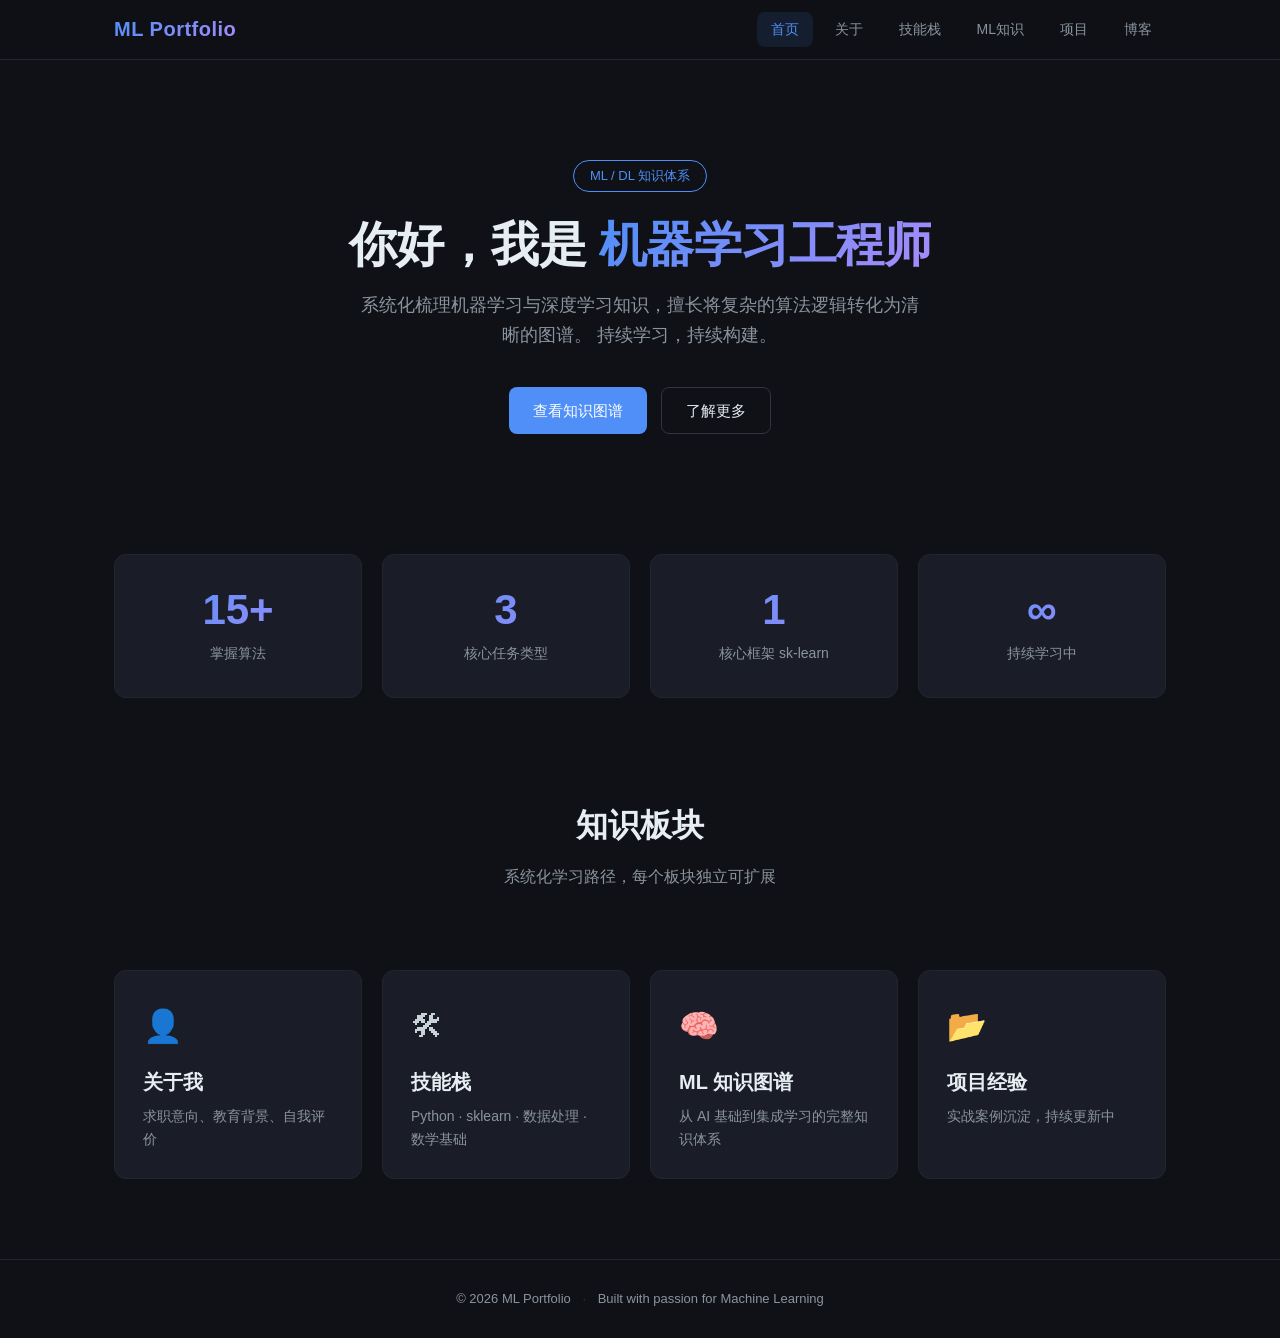
==== website/index.html @ 55579a47 "初始化 ML Portfolio 网站 纯静态个人作品集网站，深色主题，包含首页、关于、技能栈、ML知识图谱、项目经验、博客等6个页面，以及学习笔记源文件。" ====
<!DOCTYPE html>
<html lang="zh-CN">
<head>
  <meta charset="UTF-8">
  <meta name="viewport" content="width=device-width, initial-scale=1.0">
  <title>ML 知识图谱 — 机器学习工程师</title>
  <meta name="description" content="机器学习工程师个人作品集 — 系统化 ML/DL 知识体系">
  <link rel="stylesheet" href="css/style.css">
</head>
<body>

  <!-- 导航栏 -->
  <nav class="navbar">
    <div class="container">
      <a href="index.html" class="nav-logo">ML Portfolio</a>
      <div class="nav-links">
        <a href="index.html">首页</a>
        <a href="about.html">关于</a>
        <a href="skills.html">技能栈</a>
        <a href="ml-knowledge.html">ML知识</a>
        <a href="projects.html">项目</a>
        <a href="blog.html">博客</a>
      </div>
      <button class="nav-toggle" aria-label="菜单">
        <span></span><span></span><span></span>
      </button>
    </div>
  </nav>

  <!-- Hero -->
  <section class="hero">
    <div class="container">
      <span class="badge">ML / DL 知识体系</span>
      <h1>你好，我是 <span class="highlight">机器学习工程师</span></h1>
      <p class="subtitle">
        系统化梳理机器学习与深度学习知识，擅长将复杂的算法逻辑转化为清晰的图谱。
        持续学习，持续构建。
      </p>
      <div class="hero-actions">
        <a href="ml-knowledge.html" class="btn btn-primary">查看知识图谱</a>
        <a href="about.html" class="btn btn-outline">了解更多</a>
      </div>
    </div>
  </section>

  <!-- 亮点数字 -->
  <section class="container">
    <div class="stats-grid fade-in">
      <div class="card stat-card">
        <div class="stat-number">15+</div>
        <div class="stat-label">掌握算法</div>
      </div>
      <div class="card stat-card">
        <div class="stat-number">3</div>
        <div class="stat-label">核心任务类型</div>
      </div>
      <div class="card stat-card">
        <div class="stat-number">1</div>
        <div class="stat-label">核心框架 sk-learn</div>
      </div>
      <div class="card stat-card">
        <div class="stat-number">∞</div>
        <div class="stat-label">持续学习中</div>
      </div>
    </div>
  </section>

  <!-- 板块入口 -->
  <section class="container">
    <div class="section-header fade-in">
      <h2>知识板块</h2>
      <p>系统化学习路径，每个板块独立可扩展</p>
    </div>
    <div class="section-grid fade-in">
      <a href="about.html" class="card entry-card">
        <div class="icon">👤</div>
        <div class="card-title">关于我</div>
        <div class="card-desc">求职意向、教育背景、自我评价</div>
      </a>
      <a href="skills.html" class="card entry-card">
        <div class="icon">🛠</div>
        <div class="card-title">技能栈</div>
        <div class="card-desc">Python · sklearn · 数据处理 · 数学基础</div>
      </a>
      <a href="ml-knowledge.html" class="card entry-card">
        <div class="icon">🧠</div>
        <div class="card-title">ML 知识图谱</div>
        <div class="card-desc">从 AI 基础到集成学习的完整知识体系</div>
      </a>
      <a href="projects.html" class="card entry-card">
        <div class="icon">📂</div>
        <div class="card-title">项目经验</div>
        <div class="card-desc">实战案例沉淀，持续更新中</div>
      </a>
    </div>
  </section>

  <!-- 页脚 -->
  <footer class="footer">
    <div class="container">
      <p>&copy; 2026 ML Portfolio <span class="divider">·</span> Built with passion for Machine Learning</p>
    </div>
  </footer>

  <script src="js/main.js"></script>
</body>
</html>
---- website/css/style.css ----
/* ========================================
   ML 知识图谱 — 全局样式
   深色主题 · 简约大气
   ======================================== */

/* ---------- CSS Variables ---------- */
:root {
  --bg-primary: #0f1117;
  --bg-secondary: #161822;
  --bg-card: #1a1d27;
  --bg-card-hover: #1e2130;
  --bg-code: #0d1117;

  --text-primary: #e6edf3;
  --text-body: #c9d1d9;
  --text-muted: #8b949e;

  --accent: #4f8ff7;
  --accent-light: #7aafff;
  --accent-gradient: linear-gradient(135deg, #4f8ff7, #a78bfa);

  --border: #30363d;
  --border-light: #21262d;

  --radius: 12px;
  --radius-sm: 8px;
  --content-width: 1100px;
  --nav-height: 60px;

  --font-sans: "PingFang SC", "Microsoft YaHei", "Helvetica Neue", sans-serif;
  --font-mono: "SF Mono", "Fira Code", "Consolas", monospace;

  --transition: 0.25s cubic-bezier(0.4, 0, 0.2, 1);
}

/* ---------- Reset ---------- */
*,
*::before,
*::after {
  margin: 0;
  padding: 0;
  box-sizing: border-box;
}

html {
  scroll-behavior: smooth;
  -webkit-font-smoothing: antialiased;
}

body {
  font-family: var(--font-sans);
  background: var(--bg-primary);
  color: var(--text-body);
  line-height: 1.7;
  min-height: 100vh;
  padding-top: var(--nav-height);
}

a {
  color: var(--accent);
  text-decoration: none;
  transition: color var(--transition);
}
a:hover {
  color: var(--accent-light);
}

ul, ol {
  list-style: none;
}

img {
  max-width: 100%;
  display: block;
}

/* ---------- Container ---------- */
.container {
  max-width: var(--content-width);
  margin: 0 auto;
  padding: 0 24px;
}

/* ---------- 顶部导航栏 ---------- */
.navbar {
  position: fixed;
  top: 0;
  left: 0;
  right: 0;
  height: var(--nav-height);
  background: rgba(15, 17, 23, 0.85);
  backdrop-filter: blur(12px);
  -webkit-backdrop-filter: blur(12px);
  border-bottom: 1px solid var(--border-light);
  z-index: 1000;
  display: flex;
  align-items: center;
}

.navbar .container {
  display: flex;
  align-items: center;
  justify-content: space-between;
  width: 100%;
}

.nav-logo {
  font-size: 20px;
  font-weight: 700;
  color: var(--text-primary);
  letter-spacing: 0.5px;
  background: var(--accent-gradient);
  -webkit-background-clip: text;
  -webkit-text-fill-color: transparent;
  background-clip: text;
}

.nav-links {
  display: flex;
  gap: 8px;
}

.nav-links a {
  color: var(--text-muted);
  font-size: 14px;
  font-weight: 500;
  padding: 6px 14px;
  border-radius: var(--radius-sm);
  transition: all var(--transition);
  position: relative;
}

.nav-links a:hover {
  color: var(--text-primary);
  background: rgba(255,255,255,0.04);
}

.nav-links a.active {
  color: var(--accent);
  background: rgba(79, 143, 247, 0.1);
}

.nav-toggle {
  display: none;
  background: none;
  border: none;
  cursor: pointer;
  padding: 8px;
  color: var(--text-primary);
}

.nav-toggle span {
  display: block;
  width: 24px;
  height: 2px;
  background: var(--text-primary);
  margin: 5px 0;
  border-radius: 2px;
  transition: var(--transition);
}

/* ---------- Hero 区域 ---------- */
.hero {
  text-align: center;
  padding: 100px 0 80px;
}

.hero .badge {
  display: inline-block;
  padding: 4px 16px;
  border: 1px solid var(--accent);
  border-radius: 20px;
  color: var(--accent);
  font-size: 13px;
  font-weight: 500;
  margin-bottom: 24px;
}

.hero h1 {
  font-size: 48px;
  font-weight: 700;
  color: var(--text-primary);
  line-height: 1.2;
  margin-bottom: 16px;
  letter-spacing: -0.5px;
}

.hero h1 .highlight {
  background: var(--accent-gradient);
  -webkit-background-clip: text;
  -webkit-text-fill-color: transparent;
  background-clip: text;
}

.hero .subtitle {
  font-size: 18px;
  color: var(--text-muted);
  max-width: 560px;
  margin: 0 auto 36px;
}

.hero-actions {
  display: flex;
  gap: 14px;
  justify-content: center;
  flex-wrap: wrap;
}

/* ---------- 按钮 ---------- */
.btn {
  display: inline-flex;
  align-items: center;
  gap: 8px;
  padding: 10px 24px;
  border-radius: var(--radius-sm);
  font-size: 15px;
  font-weight: 500;
  cursor: pointer;
  border: none;
  transition: all var(--transition);
  font-family: inherit;
}

.btn-primary {
  background: var(--accent);
  color: #fff;
}
.btn-primary:hover {
  background: #3d7de0;
  color: #fff;
  transform: translateY(-1px);
  box-shadow: 0 4px 16px rgba(79, 143, 247, 0.3);
}

.btn-outline {
  background: transparent;
  border: 1px solid var(--border);
  color: var(--text-primary);
}
.btn-outline:hover {
  border-color: var(--accent);
  color: var(--accent);
  background: rgba(79, 143, 247, 0.05);
}

/* ---------- 卡片系统 ---------- */
.card {
  background: var(--bg-card);
  border: 1px solid var(--border-light);
  border-radius: var(--radius);
  padding: 28px;
  transition: all var(--transition);
}

.card:hover {
  border-color: var(--border);
  background: var(--bg-card-hover);
}

.card-title {
  font-size: 20px;
  font-weight: 600;
  color: var(--text-primary);
  margin-bottom: 8px;
}

.card-desc {
  color: var(--text-muted);
  font-size: 14px;
  line-height: 1.6;
}

/* ---------- 数字卡片 ---------- */
.stats-grid {
  display: grid;
  grid-template-columns: repeat(auto-fit, minmax(200px, 1fr));
  gap: 20px;
  margin: 40px 0;
}

.stat-card {
  text-align: center;
  padding: 32px 20px;
}

.stat-number {
  font-size: 42px;
  font-weight: 700;
  background: var(--accent-gradient);
  -webkit-background-clip: text;
  -webkit-text-fill-color: transparent;
  background-clip: text;
  line-height: 1.1;
}

.stat-label {
  color: var(--text-muted);
  font-size: 14px;
  margin-top: 8px;
}

/* ---------- 入口网格 ---------- */
.section-grid {
  display: grid;
  grid-template-columns: repeat(auto-fit, minmax(240px, 1fr));
  gap: 20px;
  margin: 40px 0 80px;
}

.entry-card {
  cursor: pointer;
  display: block;
  color: inherit;
}
.entry-card:hover {
  transform: translateY(-4px);
  border-color: var(--accent);
}

.entry-card .icon {
  font-size: 32px;
  margin-bottom: 12px;
}

.entry-card .card-title {
  margin-bottom: 6px;
}

/* ---------- 关于页 ---------- */
.about-section {
  display: flex;
  gap: 48px;
  align-items: flex-start;
  padding: 60px 0;
}

.about-avatar {
  flex-shrink: 0;
  width: 180px;
  height: 180px;
  border-radius: 50%;
  background: var(--bg-card);
  border: 2px solid var(--border);
  display: flex;
  align-items: center;
  justify-content: center;
  font-size: 64px;
  color: var(--text-muted);
}

.about-info h1 {
  font-size: 32px;
  font-weight: 700;
  color: var(--text-primary);
  margin-bottom: 4px;
}

.about-info .role {
  font-size: 16px;
  color: var(--accent);
  font-weight: 500;
  margin-bottom: 20px;
}

.about-info .meta {
  display: flex;
  flex-wrap: wrap;
  gap: 16px;
  margin-bottom: 24px;
}

.about-info .meta-item {
  display: flex;
  align-items: center;
  gap: 6px;
  font-size: 14px;
  color: var(--text-muted);
}

.about-info .meta-item .label {
  color: var(--text-body);
  font-weight: 500;
}

.about-bio {
  background: var(--bg-card);
  border: 1px solid var(--border-light);
  border-radius: var(--radius);
  padding: 28px;
  margin-bottom: 40px;
}

.about-bio h2 {
  font-size: 20px;
  font-weight: 600;
  color: var(--text-primary);
  margin-bottom: 12px;
}

.about-bio p {
  color: var(--text-body);
  line-height: 1.8;
}

/* ---------- 技能标签云 ---------- */
.skills-section {
  padding: 60px 0;
}

.skills-category {
  margin-bottom: 40px;
}

.skills-category h2 {
  font-size: 22px;
  font-weight: 600;
  color: var(--text-primary);
  margin-bottom: 20px;
  padding-left: 14px;
  border-left: 3px solid var(--accent);
}

.tag-cloud {
  display: flex;
  flex-wrap: wrap;
  gap: 10px;
}

.tag {
  display: inline-block;
  padding: 6px 16px;
  border-radius: 20px;
  font-size: 14px;
  font-weight: 500;
  border: 1px solid var(--border);
  color: var(--text-body);
  transition: all var(--transition);
}

.tag:hover {
  border-color: var(--accent);
  color: var(--accent);
  background: rgba(79, 143, 247, 0.08);
}

.tag-lg {
  font-size: 16px;
  padding: 8px 20px;
  border-color: var(--accent);
  color: var(--accent);
  background: rgba(79, 143, 247, 0.1);
}

/* ---------- ML 知识页：双栏布局 ---------- */
.ml-layout {
  display: flex;
  gap: 0;
  min-height: calc(100vh - var(--nav-height));
}

/* 左侧树形导航 */
.sidebar {
  width: 280px;
  flex-shrink: 0;
  background: var(--bg-secondary);
  border-right: 1px solid var(--border-light);
  padding: 20px 0;
  overflow-y: auto;
  position: sticky;
  top: var(--nav-height);
  height: calc(100vh - var(--nav-height));
}

.sidebar-title {
  font-size: 13px;
  font-weight: 600;
  color: var(--text-muted);
  text-transform: uppercase;
  letter-spacing: 1px;
  padding: 0 20px 14px;
}

.tree {
  font-size: 14px;
}

.tree-node {
  cursor: pointer;
  user-select: none;
}

.tree-node-header {
  display: flex;
  align-items: center;
  gap: 6px;
  padding: 7px 20px;
  color: var(--text-body);
  transition: all var(--transition);
  border-left: 2px solid transparent;
}

.tree-node-header:hover {
  background: rgba(255,255,255,0.03);
  color: var(--text-primary);
}

.tree-node.active > .tree-node-header {
  color: var(--accent);
  background: rgba(79, 143, 247, 0.08);
  border-left-color: var(--accent);
}

.tree-arrow {
  font-size: 10px;
  width: 16px;
  text-align: center;
  flex-shrink: 0;
  transition: transform var(--transition);
  color: var(--text-muted);
}

.tree-node.expanded > .tree-node-header .tree-arrow {
  transform: rotate(90deg);
}

.tree-icon {
  font-size: 16px;
  flex-shrink: 0;
}

.tree-label {
  overflow: hidden;
  text-overflow: ellipsis;
  white-space: nowrap;
}

.tree-children {
  display: none;
  padding-left: 20px;
}

.tree-node.expanded > .tree-children {
  display: block;
}

.tree-node.level-2 > .tree-node-header {
  padding-left: 40px;
  font-size: 13px;
}

.tree-node.level-3 > .tree-node-header {
  padding-left: 60px;
  font-size: 13px;
  color: var(--text-muted);
}

/* 移动端树形开关按钮 */
.tree-mobile-toggle {
  display: none;
  width: 100%;
  padding: 12px 20px;
  background: var(--bg-secondary);
  border: none;
  border-bottom: 1px solid var(--border-light);
  color: var(--text-body);
  font-size: 14px;
  font-family: inherit;
  cursor: pointer;
  text-align: left;
  transition: background var(--transition);
}
.tree-mobile-toggle:hover {
  background: rgba(255,255,255,0.03);
}

/* 右侧内容区 */
.content-area {
  flex: 1;
  padding: 40px 48px;
  overflow-y: auto;
}

.content-card {
  background: var(--bg-card);
  border: 1px solid var(--border-light);
  border-radius: var(--radius);
  padding: 36px;
  margin-bottom: 24px;
}

.content-card:last-child {
  margin-bottom: 0;
}

.content-card h2 {
  font-size: 28px;
  font-weight: 700;
  color: var(--text-primary);
  margin-bottom: 8px;
}

.content-card .intro {
  color: var(--text-muted);
  font-size: 15px;
  margin-bottom: 24px;
  line-height: 1.7;
}

.highlight-box {
  background: rgba(79, 143, 247, 0.06);
  border-left: 3px solid var(--accent);
  padding: 16px 20px;
  border-radius: 0 var(--radius-sm) var(--radius-sm) 0;
  margin-bottom: 24px;
}

.highlight-box .label {
  font-size: 12px;
  font-weight: 600;
  color: var(--accent);
  text-transform: uppercase;
  letter-spacing: 1px;
  margin-bottom: 6px;
}

.highlight-box p {
  color: var(--text-primary);
  font-size: 15px;
  font-weight: 500;
  line-height: 1.7;
}

.knowledge-list {
  margin-bottom: 24px;
}

.knowledge-list h3 {
  font-size: 16px;
  font-weight: 600;
  color: var(--text-primary);
  margin-bottom: 12px;
}

.knowledge-list ul {
  list-style: none;
}

.knowledge-list ul li {
  padding: 6px 0;
  padding-left: 20px;
  position: relative;
  font-size: 14px;
  color: var(--text-body);
  line-height: 1.6;
}

.knowledge-list ul li::before {
  content: "";
  position: absolute;
  left: 0;
  top: 13px;
  width: 6px;
  height: 6px;
  border-radius: 50%;
  background: var(--accent);
}

/* 公式区域 */
.formula-block {
  background: var(--bg-code);
  border: 1px solid var(--border-light);
  border-radius: var(--radius-sm);
  padding: 20px 24px;
  margin-bottom: 16px;
  font-family: var(--font-mono);
  font-size: 15px;
  color: var(--text-primary);
  overflow-x: auto;
  text-align: center;
  letter-spacing: 1px;
}

/* 代码块 */
.code-block {
  background: var(--bg-code);
  border: 1px solid var(--border-light);
  border-radius: var(--radius-sm);
  padding: 20px 24px;
  margin-bottom: 16px;
  font-family: var(--font-mono);
  font-size: 13px;
  line-height: 1.6;
  overflow-x: auto;
  position: relative;
}

.code-block .lang-tag {
  position: absolute;
  top: 10px;
  right: 16px;
  font-size: 11px;
  color: var(--text-muted);
  text-transform: uppercase;
}

.code-block pre {
  color: var(--text-body);
}

.code-block .kw { color: #ff7b72; }
.code-block .fn { color: #d2a8ff; }
.code-block .str { color: #a5d6ff; }
.code-block .cm { color: #8b949e; font-style: italic; }

/* API 标签 */
.api-tag {
  display: inline-block;
  background: var(--bg-code);
  border: 1px solid var(--border);
  border-radius: 6px;
  padding: 4px 12px;
  font-family: var(--font-mono);
  font-size: 13px;
  color: var(--accent-light);
  margin: 4px 4px 4px 0;
}

/* 对比表格 */
.compare-table {
  width: 100%;
  border-collapse: collapse;
  margin-bottom: 24px;
  font-size: 14px;
}

.compare-table th,
.compare-table td {
  padding: 12px 16px;
  border: 1px solid var(--border-light);
  text-align: left;
}

.compare-table th {
  background: var(--bg-secondary);
  font-weight: 600;
  color: var(--text-primary);
  font-size: 13px;
}

.compare-table td {
  color: var(--text-body);
}

/* ---------- 空状态占位 ---------- */
.empty-state {
  text-align: center;
  padding: 80px 24px;
}

.empty-state .icon {
  font-size: 64px;
  margin-bottom: 20px;
  opacity: 0.4;
}

.empty-state h2 {
  font-size: 24px;
  color: var(--text-primary);
  margin-bottom: 10px;
}

.empty-state p {
  color: var(--text-muted);
  font-size: 15px;
  max-width: 400px;
  margin: 0 auto;
}

/* ---------- 博客时间线 ---------- */
.blog-header {
  text-align: center;
  padding: 80px 0 50px;
}

.blog-header h1 {
  font-size: 36px;
  font-weight: 700;
  color: var(--text-primary);
  margin-bottom: 10px;
}

.blog-header p {
  color: var(--text-muted);
  font-size: 16px;
  max-width: 500px;
  margin: 0 auto;
}

.blog-timeline {
  position: relative;
  max-width: 800px;
  margin: 0 auto 60px;
  padding: 0 24px;
}

.blog-timeline::before {
  content: "";
  position: absolute;
  left: 40px;
  top: 0;
  bottom: 0;
  width: 2px;
  background: var(--border-light);
}

.blog-entry {
  position: relative;
  padding-left: 72px;
  margin-bottom: 36px;
}

.blog-entry:last-child {
  margin-bottom: 0;
}

.blog-date-dot {
  position: absolute;
  left: 32px;
  top: 6px;
  width: 18px;
  height: 18px;
  border-radius: 50%;
  background: var(--accent);
  border: 3px solid var(--bg-primary);
  z-index: 1;
  box-shadow: 0 0 0 3px var(--border-light);
}

.blog-date {
  font-size: 13px;
  font-weight: 600;
  color: var(--accent);
  margin-bottom: 6px;
  letter-spacing: 0.5px;
}

.blog-card {
  background: var(--bg-card);
  border: 1px solid var(--border-light);
  border-radius: var(--radius);
  padding: 28px 32px;
  transition: all var(--transition);
}

.blog-card:hover {
  border-color: var(--border);
  background: var(--bg-card-hover);
}

.blog-card h2 {
  font-size: 20px;
  font-weight: 600;
  color: var(--text-primary);
  margin-bottom: 14px;
  line-height: 1.4;
}

.blog-card p {
  color: var(--text-body);
  font-size: 14.5px;
  line-height: 1.85;
  margin-bottom: 12px;
}

.blog-card p:last-child {
  margin-bottom: 0;
}

.blog-card .highlight-text {
  background: rgba(79, 143, 247, 0.08);
  border-left: 3px solid var(--accent);
  padding: 12px 16px;
  border-radius: 0 var(--radius-sm) var(--radius-sm) 0;
  margin: 14px 0;
  font-size: 14px;
  color: var(--accent-light);
}

.blog-card strong {
  color: var(--text-primary);
}

.blog-card .api-inline {
  display: inline-block;
  background: var(--bg-code);
  border: 1px solid var(--border);
  border-radius: 5px;
  padding: 1px 8px;
  font-family: var(--font-mono);
  font-size: 12.5px;
  color: var(--accent-light);
  margin: 0 2px;
}

.blog-tags {
  display: flex;
  flex-wrap: wrap;
  gap: 8px;
  margin-top: 14px;
  padding-top: 14px;
  border-top: 1px solid var(--border-light);
}

.blog-tag {
  font-size: 12px;
  padding: 3px 10px;
  border-radius: 12px;
  border: 1px solid var(--border);
  color: var(--text-muted);
  transition: all var(--transition);
}

.blog-tag:hover {
  border-color: var(--accent);
  color: var(--accent);
}

/* 博客移动端 */
@media (max-width: 768px) {
  .blog-timeline::before {
    left: 20px;
  }

  .blog-entry {
    padding-left: 44px;
  }

  .blog-date-dot {
    left: 12px;
    width: 14px;
    height: 14px;
  }

  .blog-card {
    padding: 20px;
  }

  .blog-card h2 {
    font-size: 18px;
  }
}

/* ---------- 页脚 ---------- */
.footer {
  border-top: 1px solid var(--border-light);
  padding: 28px 0;
  text-align: center;
  font-size: 13px;
  color: var(--text-muted);
}

.footer a {
  color: var(--text-muted);
}
.footer a:hover {
  color: var(--accent);
}

.footer .divider {
  margin: 0 8px;
  color: var(--border);
}

/* ---------- 滚动条美化 ---------- */
::-webkit-scrollbar {
  width: 6px;
}
::-webkit-scrollbar-track {
  background: transparent;
}
::-webkit-scrollbar-thumb {
  background: var(--border);
  border-radius: 3px;
}
::-webkit-scrollbar-thumb:hover {
  background: #4a5568;
}

/* ---------- 动画 ---------- */
.fade-in {
  opacity: 0;
  transform: translateY(20px);
  transition: opacity 0.6s ease, transform 0.6s ease;
}

.fade-in.visible {
  opacity: 1;
  transform: translateY(0);
}

/* ---------- Section 标题 ---------- */
.section-header {
  text-align: center;
  padding: 60px 0 40px;
}

.section-header h2 {
  font-size: 32px;
  font-weight: 700;
  color: var(--text-primary);
  margin-bottom: 10px;
}

.section-header p {
  color: var(--text-muted);
  font-size: 16px;
}

/* ---------- 响应式 ---------- */
@media (max-width: 768px) {
  :root {
    --nav-height: 54px;
    --content-width: 100%;
  }

  /* 移动端导航 */
  .nav-links {
    position: fixed;
    top: var(--nav-height);
    left: 0;
    right: 0;
    background: var(--bg-secondary);
    border-bottom: 1px solid var(--border);
    flex-direction: column;
    padding: 12px 20px;
    gap: 2px;
    display: none;
  }

  .nav-links.open {
    display: flex;
  }

  .nav-links a {
    padding: 10px 14px;
    border-radius: var(--radius-sm);
  }

  .nav-toggle {
    display: block;
  }

  /* Hero */
  .hero {
    padding: 60px 0 40px;
  }
  .hero h1 {
    font-size: 32px;
  }
  .hero .subtitle {
    font-size: 15px;
  }

  /* 关于 */
  .about-section {
    flex-direction: column;
    align-items: center;
    text-align: center;
    padding: 40px 0;
  }
  .about-info .meta {
    justify-content: center;
  }

  /* ML 双栏 → 堆叠 */
  .ml-layout {
    flex-direction: column;
  }

  .tree-mobile-toggle {
    display: block;
  }

  .sidebar {
    width: 100%;
    position: relative;
    top: 0;
    height: auto;
    max-height: none;
    border-right: none;
    border-bottom: 1px solid var(--border);
  }

  .sidebar .sidebar-title,
  .sidebar .tree {
    display: none;
  }

  .sidebar.open .sidebar-title,
  .sidebar.open .tree {
    display: block;
  }

  .sidebar.open {
    max-height: 45vh;
    overflow-y: auto;
  }

  .content-area {
    padding: 24px 20px;
  }

  .content-card {
    padding: 24px;
  }

  .section-grid {
    grid-template-columns: 1fr;
  }
}
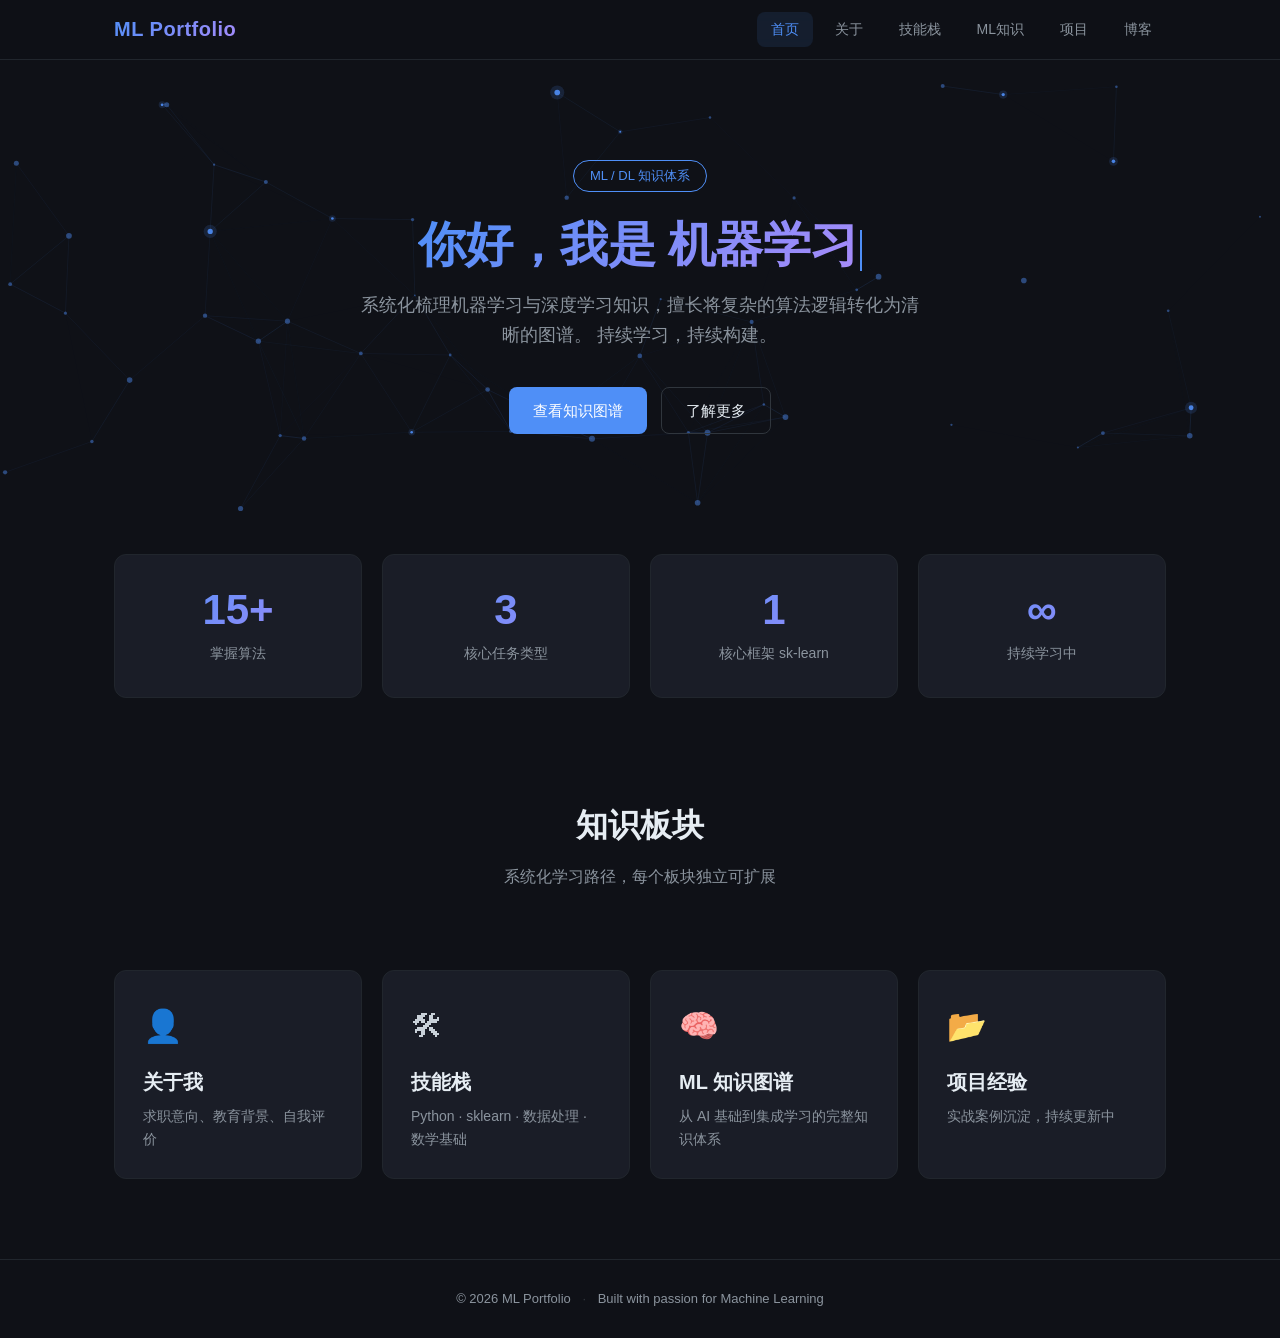
==== commit da781526: "网站动态化改造: 神经网络粒子背景、打字机效果、3D卡片倾斜、鼠标光晕等7大交互效果" ====
--- a/website/index.html
+++ b/website/index.html
@@ -29,9 +29,10 @@
 
   <!-- Hero -->
   <section class="hero">
+    <canvas id="hero-particles" class="hero-canvas"></canvas>
     <div class="container">
       <span class="badge">ML / DL 知识体系</span>
-      <h1>你好，我是 <span class="highlight">机器学习工程师</span></h1>
+      <h1><span id="typing-target" data-texts="你好，我是 机器学习工程师|ML / DL 知识体系|持续学习，持续构建"></span><span class="typing-cursor"></span></h1>
       <p class="subtitle">
         系统化梳理机器学习与深度学习知识，擅长将复杂的算法逻辑转化为清晰的图谱。
         持续学习，持续构建。
@@ -102,6 +103,8 @@
     </div>
   </footer>
 
+  <script src="js/particles.js"></script>
+  <script src="js/tilt.js"></script>
   <script src="js/main.js"></script>
 </body>
 </html>
--- a/website/css/style.css
+++ b/website/css/style.css
@@ -986,6 +986,129 @@
   background: #4a5568;
 }
 
+/* ---------- Hero Canvas 粒子背景 ---------- */
+.hero {
+  position: relative;
+  overflow: hidden;
+}
+
+.hero-canvas {
+  position: absolute;
+  top: 0;
+  left: 0;
+  width: 100%;
+  height: 100%;
+  z-index: 0;
+  pointer-events: none;
+}
+
+.hero > .container {
+  position: relative;
+  z-index: 1;
+}
+
+/* ---------- 鼠标光晕 ---------- */
+.cursor-glow {
+  position: fixed;
+  top: 0;
+  left: 0;
+  width: 500px;
+  height: 500px;
+  border-radius: 50%;
+  pointer-events: none;
+  z-index: 9998;
+  background: radial-gradient(circle, rgba(79, 143, 247, 0.05) 0%, transparent 70%);
+  transform: translate(-50%, -50%);
+  will-change: left, top;
+  opacity: 0;
+  transition: opacity 0.5s;
+}
+
+.cursor-glow.active {
+  opacity: 1;
+}
+
+/* ---------- 滚动进度条 ---------- */
+.scroll-progress {
+  position: fixed;
+  top: var(--nav-height);
+  left: 0;
+  height: 2.5px;
+  background: var(--accent-gradient);
+  z-index: 1001;
+  width: 0%;
+}
+
+/* ---------- 3D 卡片倾斜 ---------- */
+.card-3d {
+  transform-style: preserve-3d;
+  perspective: 800px;
+  position: relative;
+  overflow: hidden;
+}
+
+.card-3d .card-glare {
+  position: absolute;
+  top: 0;
+  left: 0;
+  width: 100%;
+  height: 100%;
+  border-radius: inherit;
+  pointer-events: none;
+  z-index: 2;
+  opacity: 0;
+  transition: opacity 0.3s;
+}
+
+.card-3d:hover .card-glare {
+  opacity: 1;
+}
+
+/* ---------- 打字机光标 ---------- */
+#typing-target {
+  background: var(--accent-gradient);
+  -webkit-background-clip: text;
+  -webkit-text-fill-color: transparent;
+  background-clip: text;
+}
+
+.typing-cursor {
+  display: inline-block;
+  width: 2.5px;
+  height: 0.85em;
+  background: var(--accent);
+  margin-left: 2px;
+  vertical-align: text-bottom;
+  animation: cursor-blink 0.8s infinite;
+}
+
+@keyframes cursor-blink {
+  0%, 100% { opacity: 1; }
+  50% { opacity: 0; }
+}
+
+/* ---------- 数字脉冲 ---------- */
+@keyframes number-pulse {
+  0%, 100% { transform: scale(1); }
+  50% { transform: scale(1.1); }
+}
+
+/* ---------- 标签浮动 ---------- */
+@keyframes tag-float {
+  0%, 100% { transform: translateY(0); }
+  50% { transform: translateY(-5px); }
+}
+
+.tag.tag-floating {
+  animation: tag-float var(--float-duration, 3s) ease-in-out infinite;
+  animation-delay: var(--float-delay, 0s);
+}
+
+.tag.tag-floating:hover {
+  animation-play-state: paused;
+  transform: translateY(-2px) scale(1.05);
+}
+
 /* ---------- 动画 ---------- */
 .fade-in {
   opacity: 0;
@@ -1017,7 +1140,14 @@
 }
 
 /* ---------- 响应式 ---------- */
+/* 移动端隐藏鼠标依赖的效果 */
+@media (hover: none) and (pointer: coarse) {
+  .cursor-glow { display: none; }
+}
+
 @media (max-width: 768px) {
+  .cursor-glow { display: none; }
+  .hero-canvas { opacity: 0.4; }
   :root {
     --nav-height: 54px;
     --content-width: 100%;
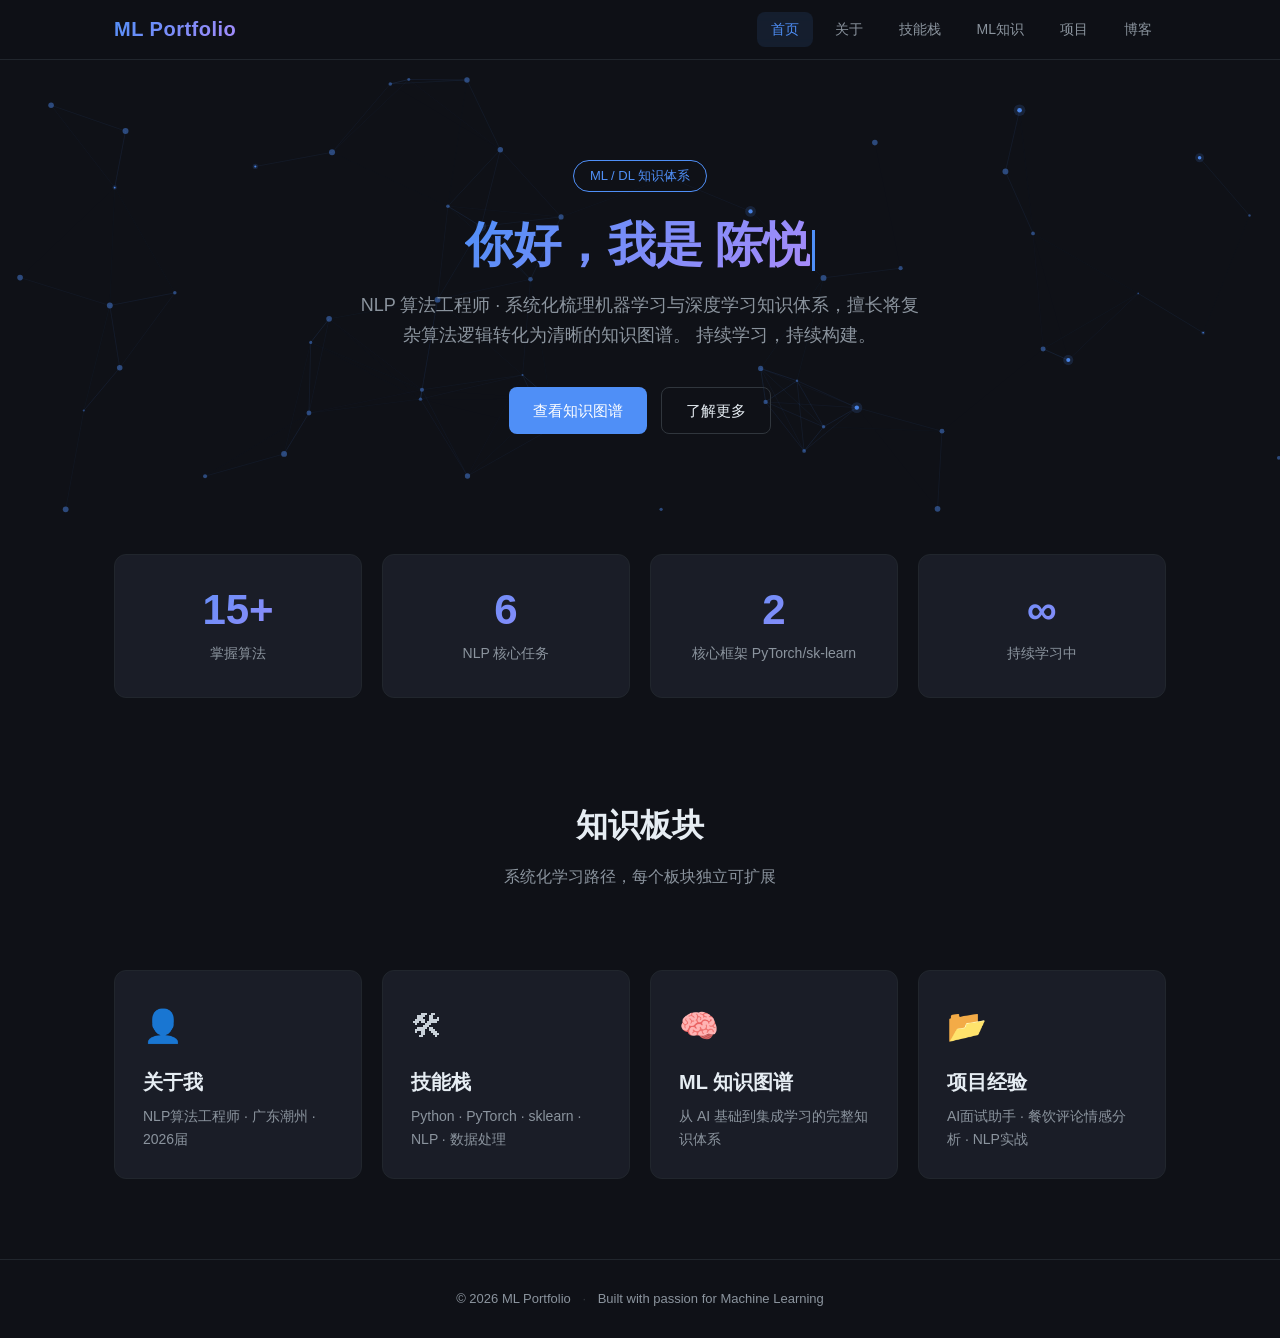
==== commit 9d5a9938: "补充简历内容到网站：更新关于页、技能栈、项目经验、首页" ====
--- a/website/index.html
+++ b/website/index.html
@@ -32,9 +32,9 @@
     <canvas id="hero-particles" class="hero-canvas"></canvas>
     <div class="container">
       <span class="badge">ML / DL 知识体系</span>
-      <h1><span id="typing-target" data-texts="你好，我是 机器学习工程师|ML / DL 知识体系|持续学习，持续构建"></span><span class="typing-cursor"></span></h1>
+      <h1><span id="typing-target" data-texts="你好，我是 陈悦|NLP 算法工程师|ML / DL 知识体系|持续学习，持续构建"></span><span class="typing-cursor"></span></h1>
       <p class="subtitle">
-        系统化梳理机器学习与深度学习知识，擅长将复杂的算法逻辑转化为清晰的图谱。
+        NLP 算法工程师 · 系统化梳理机器学习与深度学习知识体系，擅长将复杂算法逻辑转化为清晰的知识图谱。
         持续学习，持续构建。
       </p>
       <div class="hero-actions">
@@ -52,12 +52,12 @@
         <div class="stat-label">掌握算法</div>
       </div>
       <div class="card stat-card">
-        <div class="stat-number">3</div>
-        <div class="stat-label">核心任务类型</div>
+        <div class="stat-number">6</div>
+        <div class="stat-label">NLP 核心任务</div>
       </div>
       <div class="card stat-card">
-        <div class="stat-number">1</div>
-        <div class="stat-label">核心框架 sk-learn</div>
+        <div class="stat-number">2</div>
+        <div class="stat-label">核心框架 PyTorch/sk-learn</div>
       </div>
       <div class="card stat-card">
         <div class="stat-number">∞</div>
@@ -76,12 +76,12 @@
       <a href="about.html" class="card entry-card">
         <div class="icon">👤</div>
         <div class="card-title">关于我</div>
-        <div class="card-desc">求职意向、教育背景、自我评价</div>
+        <div class="card-desc">NLP算法工程师 · 广东潮州 · 2026届</div>
       </a>
       <a href="skills.html" class="card entry-card">
         <div class="icon">🛠</div>
         <div class="card-title">技能栈</div>
-        <div class="card-desc">Python · sklearn · 数据处理 · 数学基础</div>
+        <div class="card-desc">Python · PyTorch · sklearn · NLP · 数据处理</div>
       </a>
       <a href="ml-knowledge.html" class="card entry-card">
         <div class="icon">🧠</div>
@@ -91,7 +91,7 @@
       <a href="projects.html" class="card entry-card">
         <div class="icon">📂</div>
         <div class="card-title">项目经验</div>
-        <div class="card-desc">实战案例沉淀，持续更新中</div>
+        <div class="card-desc">AI面试助手 · 餐饮评论情感分析 · NLP实战</div>
       </a>
     </div>
   </section>
--- a/website/css/style.css
+++ b/website/css/style.css
@@ -400,6 +400,125 @@
 .about-bio p {
   color: var(--text-body);
   line-height: 1.8;
+}
+
+.about-list {
+  list-style: none;
+  padding: 0;
+}
+
+.about-list li {
+  padding: 6px 0;
+  padding-left: 20px;
+  position: relative;
+  font-size: 14px;
+  color: var(--text-body);
+  line-height: 1.6;
+}
+
+.about-list li::before {
+  content: "";
+  position: absolute;
+  left: 0;
+  top: 13px;
+  width: 6px;
+  height: 6px;
+  border-radius: 50%;
+  background: var(--accent);
+}
+
+/* ---------- 项目卡片 ---------- */
+.project-card {
+  background: var(--bg-card);
+  border: 1px solid var(--border-light);
+  border-radius: var(--radius);
+  padding: 36px;
+  margin-bottom: 32px;
+  transition: all var(--transition);
+}
+
+.project-card:hover {
+  border-color: var(--border);
+  background: var(--bg-card-hover);
+}
+
+.project-header {
+  margin-bottom: 16px;
+}
+
+.project-header h2 {
+  font-size: 24px;
+  font-weight: 700;
+  color: var(--text-primary);
+  margin-bottom: 6px;
+  line-height: 1.3;
+}
+
+.project-time {
+  font-size: 14px;
+  color: var(--accent);
+  font-weight: 500;
+}
+
+.project-tech {
+  display: flex;
+  flex-wrap: wrap;
+  gap: 8px;
+  margin-bottom: 28px;
+  padding-bottom: 20px;
+  border-bottom: 1px solid var(--border-light);
+}
+
+.project-section {
+  margin-bottom: 24px;
+}
+
+.project-section:last-child {
+  margin-bottom: 0;
+}
+
+.project-section h3 {
+  font-size: 16px;
+  font-weight: 600;
+  color: var(--text-primary);
+  margin-bottom: 10px;
+  padding-left: 12px;
+  border-left: 3px solid var(--accent);
+}
+
+.project-section p {
+  color: var(--text-body);
+  font-size: 14.5px;
+  line-height: 1.8;
+}
+
+.project-list {
+  list-style: none;
+  padding: 0;
+}
+
+.project-list li {
+  padding: 6px 0;
+  padding-left: 20px;
+  position: relative;
+  font-size: 14px;
+  color: var(--text-body);
+  line-height: 1.7;
+}
+
+.project-list li::before {
+  content: "";
+  position: absolute;
+  left: 0;
+  top: 13px;
+  width: 6px;
+  height: 6px;
+  border-radius: 50%;
+  background: var(--accent);
+}
+
+.project-list li strong {
+  color: var(--text-primary);
 }
 
 /* ---------- 技能标签云 ---------- */
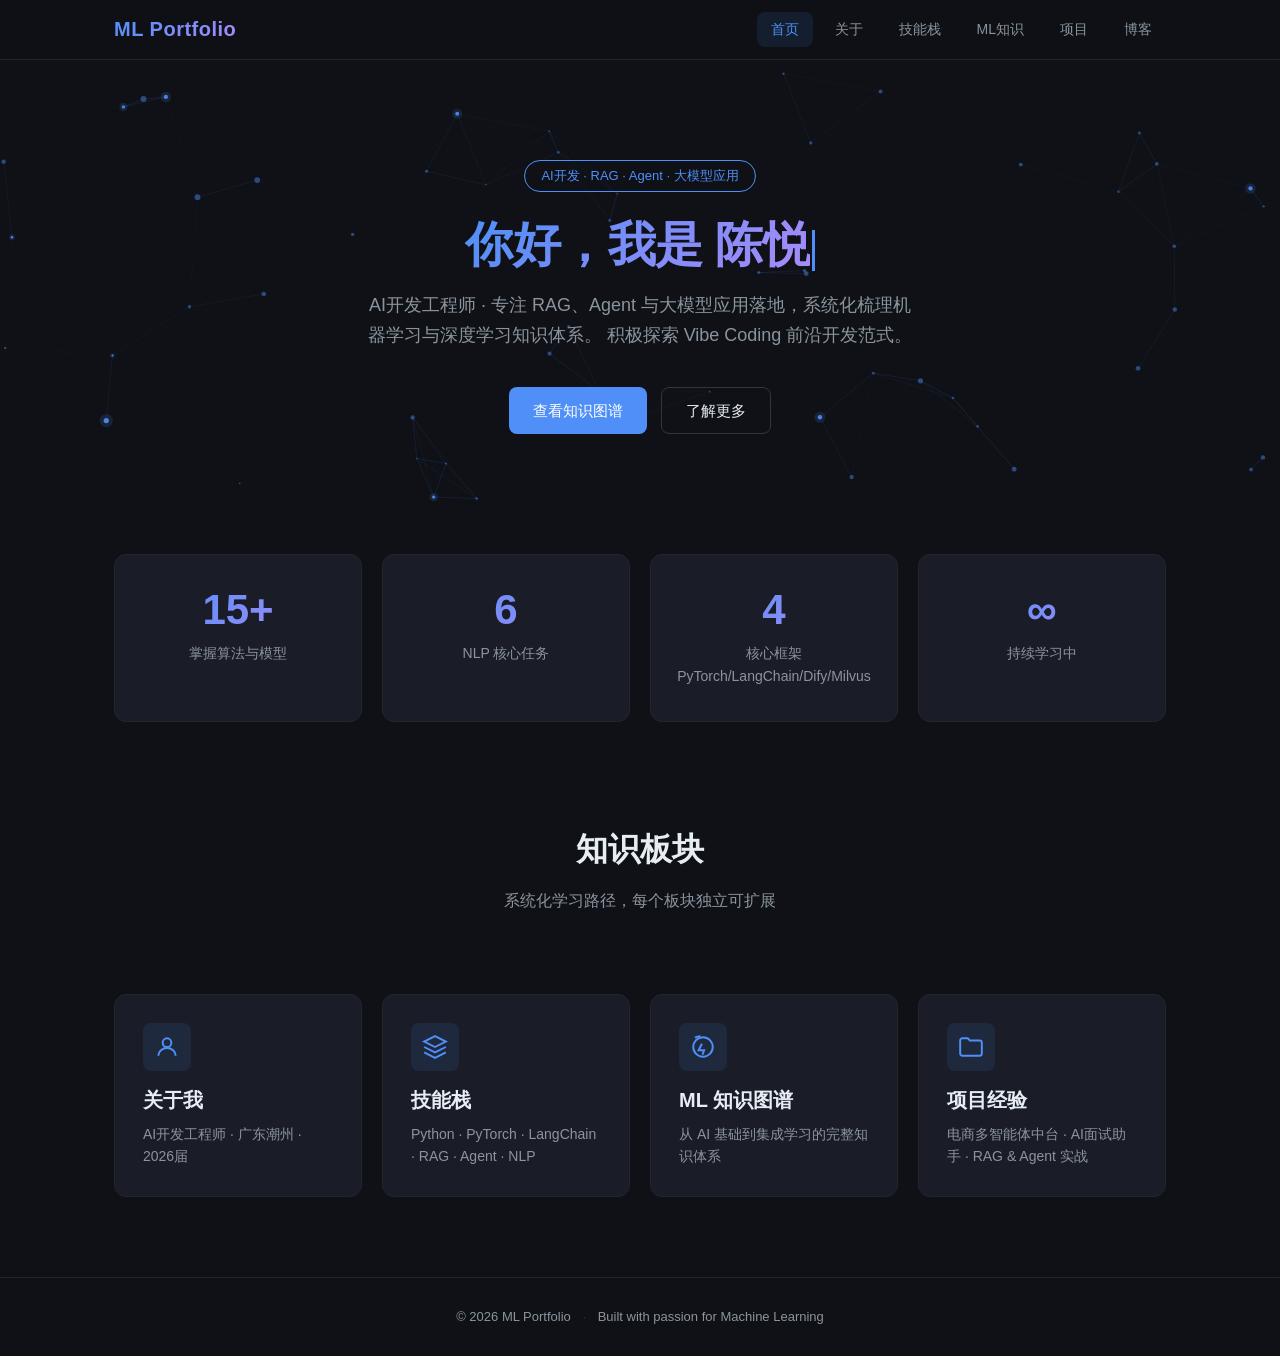
==== commit e487c88d: "按最新简历更新网站：技能页新增RAG/Agent开发分类，重写实习与项目经历，职位更新为AI开发工程师 - index.html: 标题/标语/统计数字对齐简历AI开发工程师定位，新增Vibe Cod" ====
--- a/website/index.html
+++ b/website/index.html
@@ -3,11 +3,14 @@
 <head>
   <meta charset="UTF-8">
   <meta name="viewport" content="width=device-width, initial-scale=1.0">
-  <title>ML 知识图谱 — 机器学习工程师</title>
-  <meta name="description" content="机器学习工程师个人作品集 — 系统化 ML/DL 知识体系">
+  <title>ML Portfolio — AI开发工程师个人作品集</title>
+  <meta name="description" content="AI开发工程师陈悦的个人作品集，专注 RAG、Agent、大模型应用与 NLP 落地，系统化机器学习知识体系展示">
   <link rel="stylesheet" href="css/style.css">
 </head>
 <body>
+
+  <!-- 跳过导航 — 键盘用户快捷入口 -->
+  <a href="#main-content" class="skip-link">跳转到主要内容</a>
 
   <!-- 导航栏 -->
   <nav class="navbar">
@@ -28,14 +31,14 @@
   </nav>
 
   <!-- Hero -->
-  <section class="hero">
+  <section class="hero" id="main-content">
     <canvas id="hero-particles" class="hero-canvas"></canvas>
     <div class="container">
-      <span class="badge">ML / DL 知识体系</span>
-      <h1><span id="typing-target" data-texts="你好，我是 陈悦|NLP 算法工程师|ML / DL 知识体系|持续学习，持续构建"></span><span class="typing-cursor"></span></h1>
+      <span class="badge">AI开发 · RAG · Agent · 大模型应用</span>
+      <h1><span id="typing-target" data-texts="你好，我是 陈悦|AI开发工程师|RAG & Agent 实践者|持续学习，持续构建"></span><span class="typing-cursor"></span></h1>
       <p class="subtitle">
-        NLP 算法工程师 · 系统化梳理机器学习与深度学习知识体系，擅长将复杂算法逻辑转化为清晰的知识图谱。
-        持续学习，持续构建。
+        AI开发工程师 · 专注 RAG、Agent 与大模型应用落地，系统化梳理机器学习与深度学习知识体系。
+        积极探索 Vibe Coding 前沿开发范式。
       </p>
       <div class="hero-actions">
         <a href="ml-knowledge.html" class="btn btn-primary">查看知识图谱</a>
@@ -49,15 +52,15 @@
     <div class="stats-grid fade-in">
       <div class="card stat-card">
         <div class="stat-number">15+</div>
-        <div class="stat-label">掌握算法</div>
+        <div class="stat-label">掌握算法与模型</div>
       </div>
       <div class="card stat-card">
         <div class="stat-number">6</div>
         <div class="stat-label">NLP 核心任务</div>
       </div>
       <div class="card stat-card">
-        <div class="stat-number">2</div>
-        <div class="stat-label">核心框架 PyTorch/sk-learn</div>
+        <div class="stat-number">4</div>
+        <div class="stat-label">核心框架 PyTorch/LangChain/Dify/Milvus</div>
       </div>
       <div class="card stat-card">
         <div class="stat-number">∞</div>
@@ -74,24 +77,24 @@
     </div>
     <div class="section-grid fade-in">
       <a href="about.html" class="card entry-card">
-        <div class="icon">👤</div>
+        <div class="icon"><svg viewBox="0 0 24 24"><circle cx="12" cy="8" r="4"/><path d="M4 20c0-4 3.6-7 8-7s8 3 8 7"/></svg></div>
         <div class="card-title">关于我</div>
-        <div class="card-desc">NLP算法工程师 · 广东潮州 · 2026届</div>
+        <div class="card-desc">AI开发工程师 · 广东潮州 · 2026届</div>
       </a>
       <a href="skills.html" class="card entry-card">
-        <div class="icon">🛠</div>
+        <div class="icon"><svg viewBox="0 0 24 24"><path d="M12 2L2 7l10 5 10-5-10-5z"/><path d="M2 17l10 5 10-5"/><path d="M2 12l10 5 10-5"/></svg></div>
         <div class="card-title">技能栈</div>
-        <div class="card-desc">Python · PyTorch · sklearn · NLP · 数据处理</div>
+        <div class="card-desc">Python · PyTorch · LangChain · RAG · Agent · NLP</div>
       </a>
       <a href="ml-knowledge.html" class="card entry-card">
-        <div class="icon">🧠</div>
+        <div class="icon"><svg viewBox="0 0 24 24"><circle cx="12" cy="12" r="9"/><path d="M9.5 2c-1.82 0-3.53.5-5 1.35"/><path d="M11 9l-3 6h5l-1.5 4"/></svg></div>
         <div class="card-title">ML 知识图谱</div>
         <div class="card-desc">从 AI 基础到集成学习的完整知识体系</div>
       </a>
       <a href="projects.html" class="card entry-card">
-        <div class="icon">📂</div>
+        <div class="icon"><svg viewBox="0 0 24 24"><path d="M2 6a2 2 0 012-2h5l2 2h9a2 2 0 012 2v10a2 2 0 01-2 2H4a2 2 0 01-2-2V6z"/></svg></div>
         <div class="card-title">项目经验</div>
-        <div class="card-desc">AI面试助手 · 餐饮评论情感分析 · NLP实战</div>
+        <div class="card-desc">电商多智能体中台 · AI面试助手 · RAG & Agent 实战</div>
       </a>
     </div>
   </section>
--- a/website/css/style.css
+++ b/website/css/style.css
@@ -31,6 +31,16 @@
   --font-mono: "SF Mono", "Fira Code", "Consolas", monospace;
 
   --transition: 0.25s cubic-bezier(0.4, 0, 0.2, 1);
+
+  /* z-index 层级系统 */
+  --z-base: 0;
+  --z-dropdown: 100;
+  --z-sticky: 200;
+  --z-navbar: 1000;
+  --z-overlay: 2000;
+  --z-modal: 3000;
+  --z-toast: 4000;
+  --z-cursor-glow: 5000;
 }
 
 /* ---------- Reset ---------- */
@@ -63,6 +73,31 @@
 }
 a:hover {
   color: var(--accent-light);
+}
+
+/* 键盘焦点环 — 全局可见焦点样式 */
+:focus-visible {
+  outline: 2.5px solid var(--accent);
+  outline-offset: 2px;
+  border-radius: 4px;
+}
+
+/* 跳过导航链接 — 对键盘用户可见 */
+.skip-link {
+  position: absolute;
+  top: -100%;
+  left: 16px;
+  background: var(--accent);
+  color: #fff;
+  padding: 8px 16px;
+  border-radius: 0 0 var(--radius-sm) var(--radius-sm);
+  font-size: 14px;
+  font-weight: 500;
+  z-index: var(--z-modal);
+  transition: top 0.2s ease;
+}
+.skip-link:focus {
+  top: 0;
 }
 
 ul, ol {
@@ -92,7 +127,7 @@
   backdrop-filter: blur(12px);
   -webkit-backdrop-filter: blur(12px);
   border-bottom: 1px solid var(--border-light);
-  z-index: 1000;
+  z-index: var(--z-navbar);
   display: flex;
   align-items: center;
 }
@@ -145,8 +180,15 @@
   background: none;
   border: none;
   cursor: pointer;
-  padding: 8px;
-  color: var(--text-primary);
+  padding: 12px;
+  color: var(--text-primary);
+  min-width: 44px;
+  min-height: 44px;
+  border-radius: var(--radius-sm);
+  transition: background var(--transition);
+}
+.nav-toggle:hover {
+  background: rgba(255,255,255,0.06);
 }
 
 .nav-toggle span {
@@ -318,8 +360,25 @@
 }
 
 .entry-card .icon {
-  font-size: 32px;
+  width: 48px;
+  height: 48px;
   margin-bottom: 12px;
+  display: flex;
+  align-items: center;
+  justify-content: center;
+  border-radius: var(--radius-sm);
+  background: rgba(79, 143, 247, 0.1);
+  transition: background var(--transition);
+}
+.entry-card:hover .icon {
+  background: rgba(79, 143, 247, 0.18);
+}
+.entry-card .icon svg {
+  width: 26px;
+  height: 26px;
+  stroke: var(--accent);
+  fill: none;
+  stroke-width: 1.8;
 }
 
 .entry-card .card-title {
@@ -344,8 +403,15 @@
   display: flex;
   align-items: center;
   justify-content: center;
-  font-size: 64px;
-  color: var(--text-muted);
+  color: var(--text-muted);
+  overflow: hidden;
+}
+.about-avatar svg {
+  width: 80px;
+  height: 80px;
+  stroke: var(--accent);
+  fill: none;
+  stroke-width: 1.5;
 }
 
 .about-info h1 {
@@ -877,9 +943,15 @@
 }
 
 .empty-state .icon {
-  font-size: 64px;
   margin-bottom: 20px;
-  opacity: 0.4;
+  opacity: 0.5;
+}
+.empty-state .icon svg {
+  width: 64px;
+  height: 64px;
+  stroke: var(--text-muted);
+  fill: none;
+  stroke-width: 1.5;
 }
 
 .empty-state h2 {
@@ -1135,7 +1207,7 @@
   height: 500px;
   border-radius: 50%;
   pointer-events: none;
-  z-index: 9998;
+  z-index: var(--z-cursor-glow);
   background: radial-gradient(circle, rgba(79, 143, 247, 0.05) 0%, transparent 70%);
   transform: translate(-50%, -50%);
   will-change: left, top;
@@ -1154,7 +1226,7 @@
   left: 0;
   height: 2.5px;
   background: var(--accent-gradient);
-  z-index: 1001;
+  z-index: calc(var(--z-navbar) + 1);
   width: 0%;
 }
 
@@ -1259,6 +1331,25 @@
 }
 
 /* ---------- 响应式 ---------- */
+/* 减弱动画偏好 */
+@media (prefers-reduced-motion: reduce) {
+  *,
+  *::before,
+  *::after {
+    animation-duration: 0.01ms !important;
+    animation-iteration-count: 1 !important;
+    transition-duration: 0.01ms !important;
+  }
+  html {
+    scroll-behavior: auto;
+  }
+  .hero-canvas { display: none; }
+  .cursor-glow { display: none; }
+  .typing-cursor { animation: none; opacity: 1; }
+  .tag.tag-floating { animation: none; }
+  .stat-number { animation: none !important; }
+}
+
 /* 移动端隐藏鼠标依赖的效果 */
 @media (hover: none) and (pointer: coarse) {
   .cursor-glow { display: none; }
